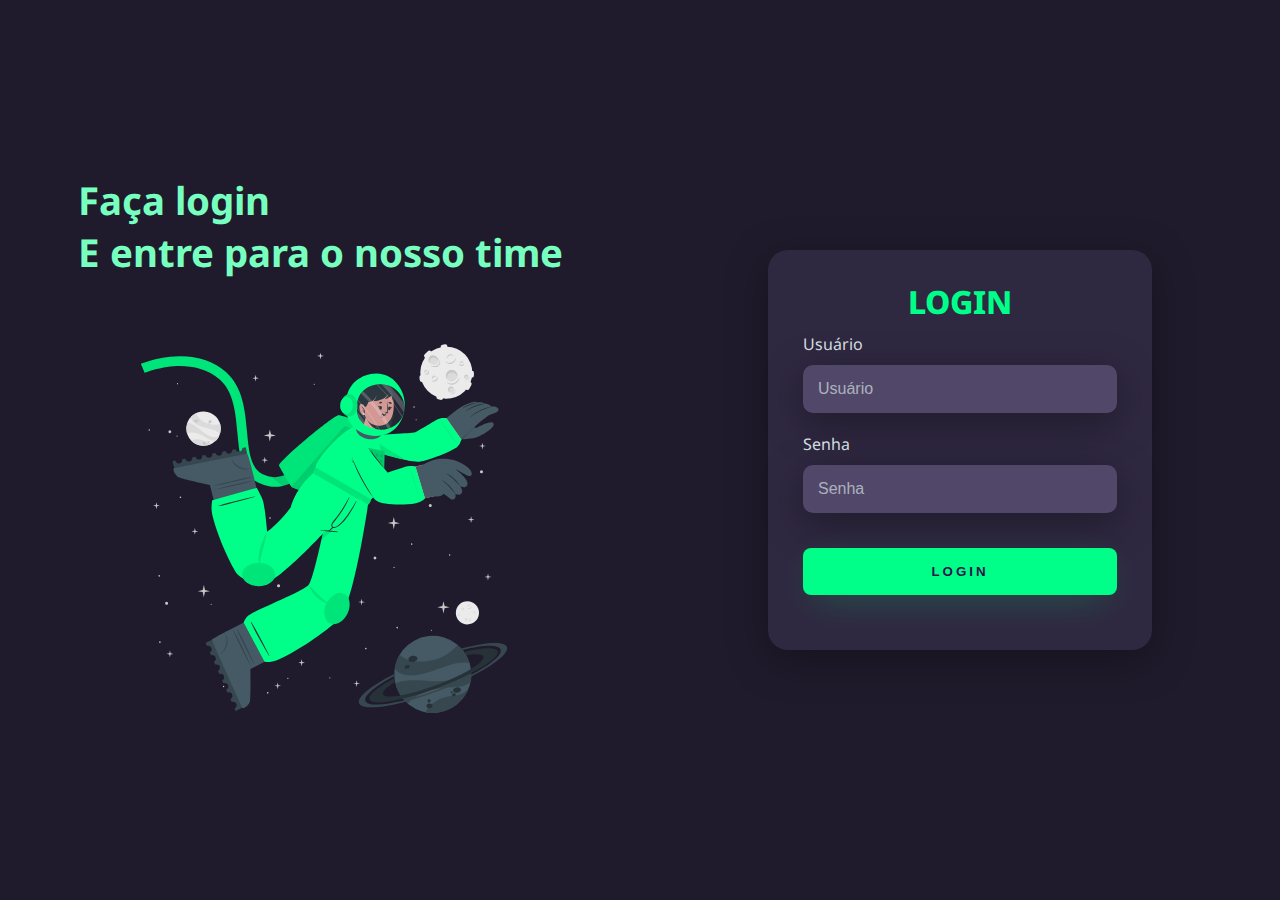
==== Projeto/login.html @ a2be360c "Subindo projeto" ====
<!DOCTYPE html>
<html lang="pt-br">

<head>
    <meta charset="UTF-8">
    <meta http-equiv="X-UA-Compatible" content="IE=edge">
    <meta name="viewport" content="width=device-width, initial-scale=1.0">
    <link rel="stylesheet" href="Css/login.css">
    <title>Login</title>
</head>

<body>
    <div class="main-login">
        <div class="left-login">
            <h1>Faça login <br> E entre para o nosso time</h1>
            <img src="Css/astronauta.svg" class="left-login-image" alt="Astronauta animação">
        </div>
        <div class="right-login">
            <div class="card-login">
                <h1>LOGIN</h1>
                <div class="textfield">
                    <label for="usuario">Usuário</label>
                    <input type="text" name="usuario" placeholder="Usuário">
                </div>
                <div class="textfield">
                    <label for="senha">Senha</label>
                    <input type="password" name="senha" placeholder="Senha">
                </div>
                <button class="btn-login">Login</button>
            </div>
        </div>
    </div>
</body>
</html>
---- Projeto/Css/login.css ----
@import url('https://fonts.googleapis.com/css2?family=Noto+Sans:wght@400;700&display=swap');
body {
    margin: 0;
    font-family: 'Noto Sans', sans-serif;
}

body * {
    box-sizing: border-box;
}

.main-login {
    width: 100vw;
    height: 100vh;
    background: #201b2c;
    display: flex;
    justify-content: center;
    align-items: center;
}

.left-login {
    width: 50vw;
    height: 100vh;
    display: flex;
    justify-content: center;
    align-items: center;
    flex-direction: column;
}

.left-login h1 {
    color: #77ffc0;
    font-size: 3vw;
}

.left-login-image{
    width: 35vw;
}

.right-login{
    width: 50vw;
    height: 100vh;
    display: flex;
    justify-content: center;
    align-items: center;
}

.card-login {
    width: 60%;
    display: flex;
    justify-content: center;
    align-items: center;
    flex-direction: column;
    padding: 30px 35px;
    background: #2f2841;
    border-radius: 20px;
    box-shadow: 0px 10px 40px #00000056;
}

.card-login h1 {
    color: #00ff88;
    font-weight: 800;
    margin: 0;
}

.textfield {
    width: 100%;
    display: flex;
    flex-direction: column;
    align-items: flex-start;
    justify-content: center;
    margin: 10px 0px;
}

.textfield input {
    width: 100%;
    border: none;
    border-radius: 10px;
    padding: 15px;
    background: #514869;
    color: #f0ffffde;
    font-size: 12pt;
    box-shadow: 0px 10px 40px #00000056;
    outline: none;
    box-sizing: border-box;
}

.textfield label {
    color: #f0ffffde;
    margin-bottom: 10px;
}

.textfield input::placeholder{
    color: #f0ffff94;
}

.btn-login{
    width: 100%;
    padding: 16px 0px;
    margin: 25px;
    border: none;
    border-radius: 8px;
    outline: none;
    text-transform: uppercase;
    font-weight: 800;
    letter-spacing: 3px;
    color: #2b134b;
    background: #00ff88;
    cursor: pointer;
    box-shadow: 0px 10px 40px -12px #00ff8052;
}

@media only screen and (max-width: 950px) {
    .card-login {
        width: 85%;
    }
}

@media only screen and (max-width: 600px) {
    .main-login {
        flex-direction: column;
    }
    .left-login h1{
        display: none;
    }

    .left-login {
        width: 100%;
        height: auto;
    }
    .right-login {
        width: 100%;
        height: auto;
    }

    .left-login-image{
        width: 50vh;
    }

    .card-login {
        width: 90%;
    }
}
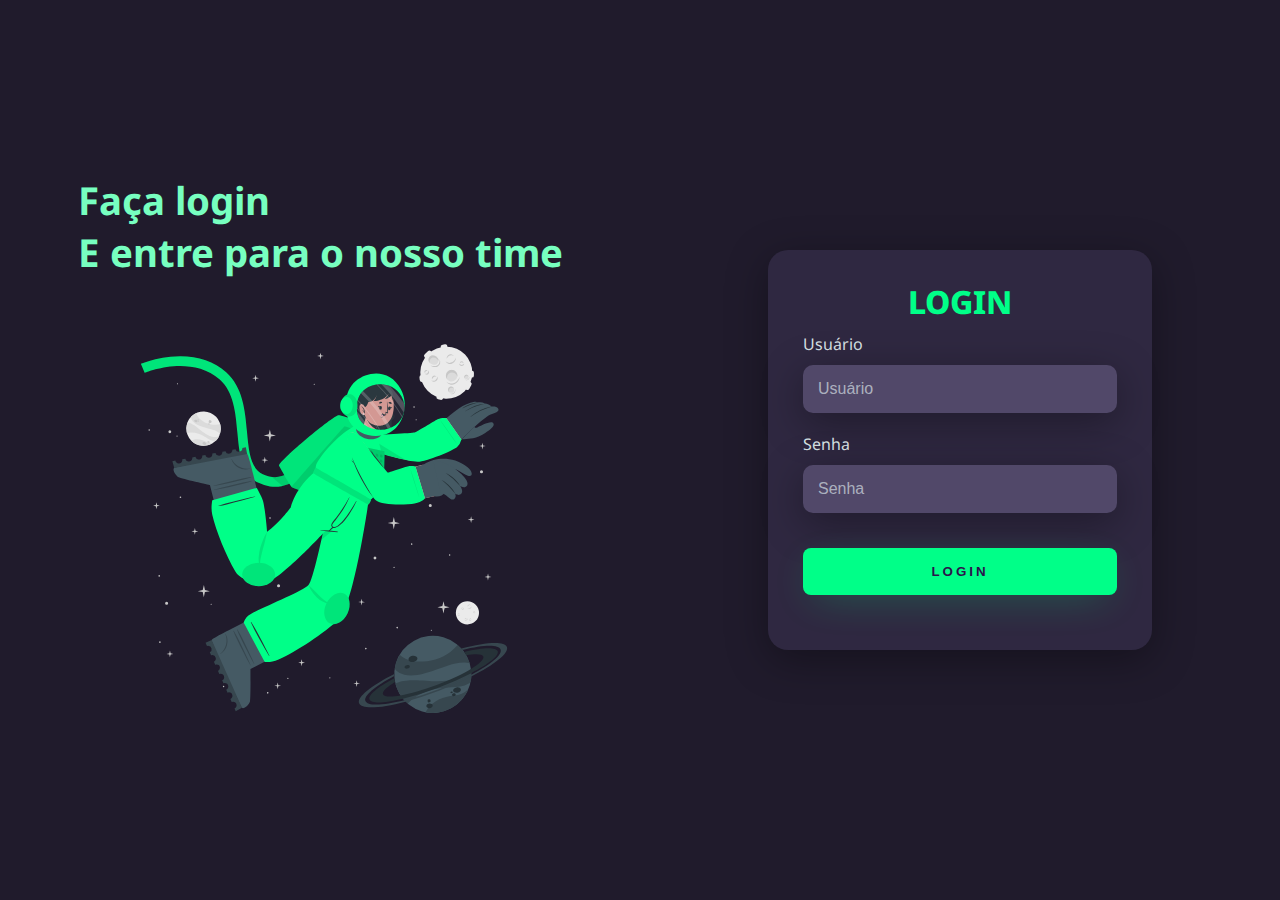
==== commit 6078b565: "Subindo alterações" ====
--- a/Projeto/login.html
+++ b/Projeto/login.html
@@ -30,5 +30,6 @@
             </div>
         </div>
     </div>
+   <!--nome do site: storyset da imagem--> 
 </body>
 </html>